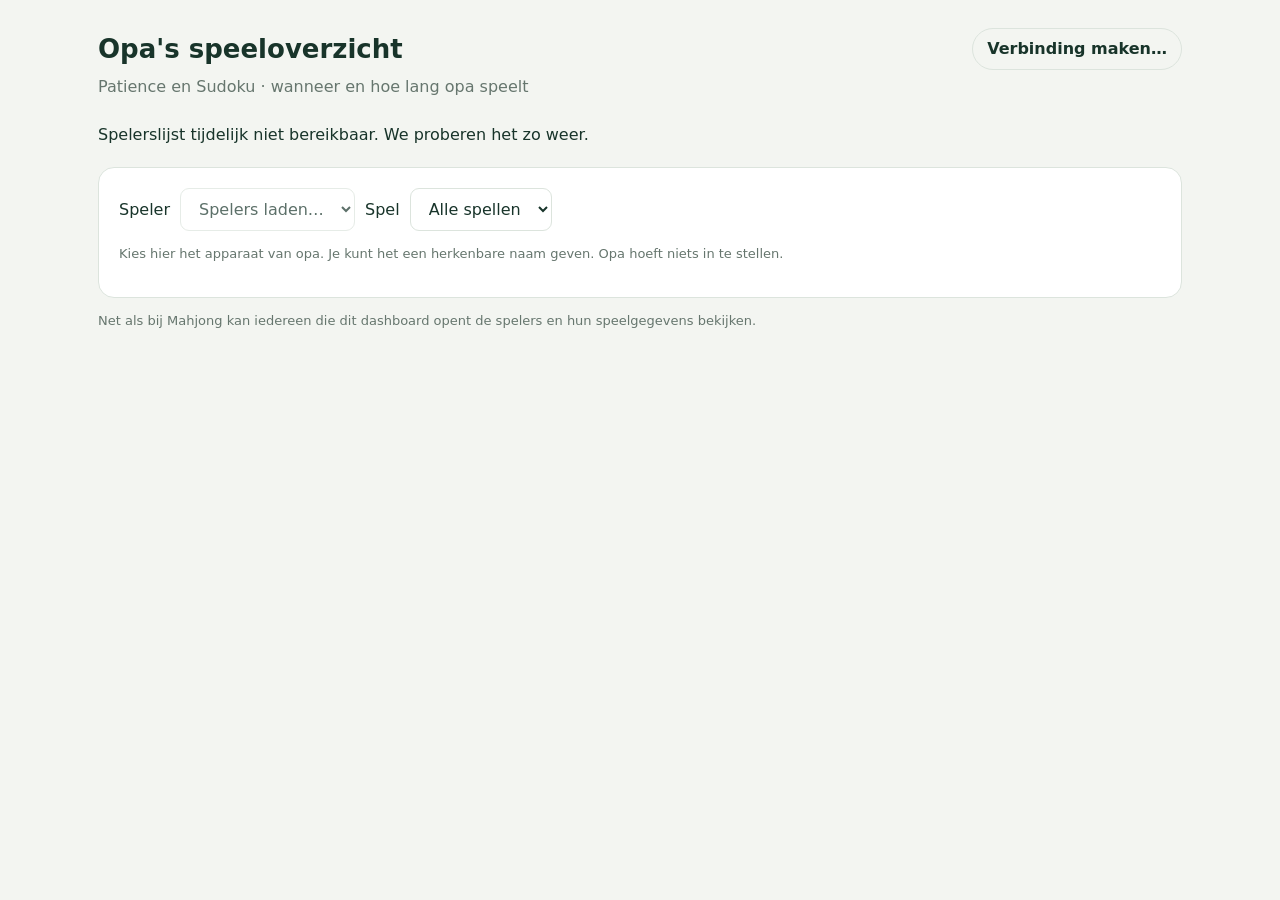
==== dash/index.html @ be6f2f02 "Add gameplay patterns and observed session endings for both games" ====
<!doctype html>
<html lang="nl">
<head>
<meta charset="utf-8">
<meta name="viewport" content="width=device-width, initial-scale=1">
<meta name="robots" content="noindex, nofollow">
<meta name="referrer" content="no-referrer">
<title>Opa's speeloverzicht · Patience en Sudoku</title>
<link rel="icon" href="../icons/favicon-32.png">
<style>
:root { color-scheme: light dark; --bg:#f3f5f1; --card:#fff; --ink:#18342a; --muted:#66766e; --line:#dce4dd; --green:#187747; }
@media(prefers-color-scheme:dark) { :root { --bg:#121b16; --card:#1c2921; --ink:#ecf4ed; --muted:#a5b8ab; --line:#34493b; --green:#71d897; } }
* { box-sizing:border-box; }
body { margin:0; background:var(--bg); color:var(--ink); font:16px/1.5 system-ui,sans-serif; }
main { max-width:1120px; margin:auto; padding:28px 18px 60px; }
header { display:flex; align-items:center; justify-content:space-between; gap:16px; flex-wrap:wrap; }
h1 { margin:0; font-size:26px; } h2 { margin:0 0 14px; font-size:18px; }
p { color:var(--muted); } .sub { margin:5px 0 24px; }
#status { border:1px solid var(--line); border-radius:30px; padding:8px 14px; font-weight:650; }
#status.live { color:var(--green); } #status.live::before { content:'● '; }
.cards { display:grid; grid-template-columns:repeat(4,1fr); gap:14px; margin:24px 0; }
.card,section { background:var(--card); border:1px solid var(--line); border-radius:16px; padding:20px; }
.card span { color:var(--muted); font-size:14px; } .card b { display:block; font-size:28px; margin-top:8px; }
section { margin-top:16px; } table { width:100%; border-collapse:collapse; text-align:left; font-size:15px; }
td,th { padding:12px 6px; border-bottom:1px solid var(--line); } th { color:var(--muted); font-weight:500; }
.bar-row { display:grid; grid-template-columns:90px 1fr 85px; align-items:center; gap:12px; padding:9px 0; }
.bar { height:14px; background:var(--line); border-radius:10px; overflow:hidden; }.bar i { display:block; height:100%; background:var(--green); border-radius:10px; }
input,button,select { font:inherit; padding:10px 14px; border-radius:9px; border:1px solid var(--line); } input,select { min-width:0; background:var(--card); color:var(--ink); }
button { background:var(--green); color:var(--bg); cursor:pointer; font-weight:650; }
.picker { display:flex; align-items:center; flex-wrap:wrap; gap:10px; } select { max-width:100%; } .rename { display:flex; flex-wrap:wrap; align-items:center; gap:10px; margin-top:12px; } .rename input { flex:1; min-width:150px; } details { margin-top:12px; } summary { cursor:pointer; color:var(--muted); }
.analysis-grid { display:grid; grid-template-columns:1fr 1fr; gap:16px; } .analysis-grid section { margin:0; } #endings .bar-row,#actionCounts .bar-row { grid-template-columns:minmax(140px,1fr) 1fr 45px; font-size:14px; } #sessions td:nth-child(4) { white-space:normal; min-width:145px; } #sessions td:last-child { white-space:normal; min-width:180px; } td details { max-width:400px; white-space:normal; } td details p { font-size:13px; } @media(max-width:760px) { .analysis-grid { grid-template-columns:1fr; } }
.note { font-size:13px; } #notice { margin:20px 0; } [hidden] { display:none !important; }
.scroll { overflow:auto; } td,th { white-space:nowrap; } #sudokuSummary { color:var(--muted); } @media(min-width:581px) and (max-width:760px) { .cards { grid-template-columns:repeat(2,1fr); } }
@media(max-width:580px) { .cards { grid-template-columns:1fr; gap:10px; } .card { display:flex; justify-content:space-between; align-items:center; padding:14px 18px; } .card b { margin:0; font-size:24px; } h1 { font-size:23px; } }
</style>
</head>
<body><main>
<header><h1>Opa's speeloverzicht</h1><div id="status" role="status">Verbinding maken…</div></header>
<p class="sub">Patience en Sudoku · wanneer en hoe lang opa speelt</p>
<div id="notice" role="status"></div>
<section>
  <div class="picker"><label for="who">Speler</label><select id="who" disabled><option>Spelers laden…</option></select><label for="game">Spel</label><select id="game"><option value="all">Alle spellen</option><option value="patience">Patience</option><option value="sudoku">Sudoku</option></select></div>
  <p id="empty" class="note" hidden>Nog geen spelers. Apparaten verschijnen automatisch zodra erop wordt gespeeld.</p>
  <details id="naming" hidden><summary>Speler een naam geven</summary><form id="nameForm" class="rename"><label for="playerName">Naam</label><input id="playerName" maxlength="40" placeholder="Bijvoorbeeld Opa" required><button id="saveName">Opslaan</button></form><p id="nameStatus" class="note" role="status"></p></details>
  <p class="note">Kies hier het apparaat van opa. Je kunt het een herkenbare naam geven. Opa hoeft niets in te stellen.</p>
</section>
<div id="overview" hidden>
  <p id="gameSummary"></p>
  <div class="cards">
    <div class="card"><span>Vandaag gespeeld</span><b id="todayTime">—</b></div>
    <div class="card"><span>Afgelopen 7 dagen</span><b id="weekTime">—</b></div>
    <div class="card"><span>Vandaag begonnen</span><b id="todayGames">—</b></div>
    <div class="card"><span>Gewonnen / voltooid (7 dagen)</span><b id="weekWins">—</b></div>
  </div>
  <section><h2>Laatst gespeeld</h2><div id="lastPlayed">Nog geen speelgegevens</div></section>
  <section><h2>Speeltijd per dag</h2><div id="days"></div></section>
  <section aria-label="Spelinzichten">
    <div class="picker"><h2>Spelpatronen en verbeterpunten</h2><label for="period">Periode</label><select id="period"><option value="7">7 dagen</option><option value="30" selected>30 dagen</option><option value="90">90 dagen</option></select></div>
    <p id="coverage" class="note"></p>
    <div class="cards"><div class="card"><span>Gemeten speelblokken</span><b id="measuredSessions">—</b></div><div class="card"><span>Typische speeltijd (mediaan)</span><b id="typicalTime">—</b></div><div class="card"><span>Geobserveerde pogingen</span><b id="observedRounds">—</b></div><div class="card"><span>Daarvan voltooid</span><b id="observedCompleted">—</b></div></div>
    <p id="preferredTimes"></p><div id="signals"></div>
    <div class="analysis-grid"><section><h2>Hoe eindigen speelblokken?</h2><p class="note">Wat de app waarnam; geen persoonlijke reden.</p><div id="endings"></div><p id="endingEmpty" class="note">Nog geen uitgebreide eindmeldingen.</p></section><section><h2>Spelacties</h2><div id="actionCounts"></div></section></div>
    <h2 style="margin-top:24px">Spel en niveau vergelijken</h2><p class="note">Pauzes met dezelfde pogingcode tellen hier één keer. Voltooid betekent voltooid binnen de gekozen periode. Niet voltooide pogingen kunnen nog openstaan.</p><div class="scroll"><table><thead><tr><th>Spel / stand</th><th>Pogingen</th><th>Voltooid</th><th>Hints</th><th>Fout / zet lukte niet</th></tr></thead><tbody id="modes"></tbody></table></div>
    <details><summary>Wanneer speelt hij? Uren en weekdagen</summary><p class="note">Geschatte actieve tijd, verdeeld over Nederlandse uren en weekdagen. Gebaseerd op samenvattingen; geen precieze tijdlijn van iedere zet.</p><div class="analysis-grid"><section><h2>Speeltijd per uur</h2><div id="hours"></div></section><section><h2>Speeltijd per weekdag</h2><div id="weekdays"></div></section></div></details>
  </section>
  <section><h2>Recente speelmomenten</h2><div class="scroll"><table><thead><tr><th>Wanneer</th><th>Spel</th><th>Speeltijd</th><th>Einde</th><th>Voortgang</th><th>Speldetails</th></tr></thead><tbody id="sessions"></tbody></table></div><p id="sudokuSummary" class="note">Sudoku, afgelopen 7 dagen: hints <b id="sudokuHints">0</b> · fouten <b id="sudokuMistakes">0</b></p></section>
  <p class="note">Tijden in Nederland. Speeltijd is een schatting: het spel is zichtbaar, menu's zijn dicht en opa heeft in de laatste 2 minuten een kaart, vakje of spelknop aangeraakt. Pauzes en achtergrondtijd tellen niet mee. Online wordt het overzicht elke 30 seconden bijgewerkt. Zonder internet volgen de gegevens later; “nu aan het spelen” kan dan niet worden vastgesteld. Alleen de laatste 90 dagen worden geladen. Uitgebreide spelinformatie begint bij deze update. Oude speelblokken houden alleen hun eerdere gegevens. Voortgang bij Patience is het aandeel kaarten op de vier stapels boven; bij Sudoku het aandeel niet-vooringevulde vakjes dat goed is ingevuld.</p>
</div>
<p class="note">Net als bij Mahjong kan iedereen die dit dashboard opent de spelers en hun speelgegevens bekijken.</p>
</main>
<script src="../tracking-config.js?v=14"></script>
<script src="dashboard.js?v=15"></script>
</body></html>
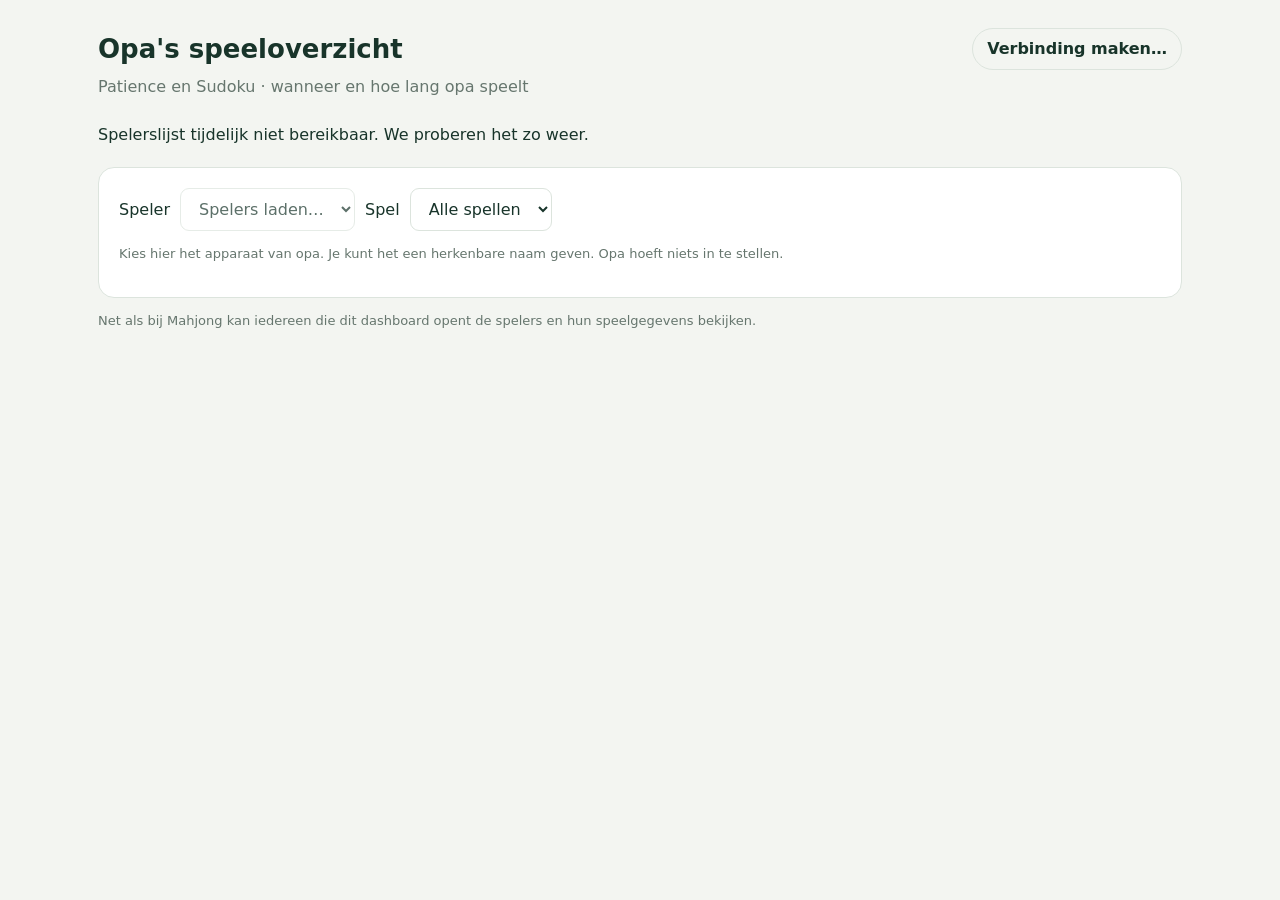
==== commit eb24dbb4: "Keep gameplay details expanded during live refreshes" ====
--- a/dash/index.html
+++ b/dash/index.html
@@ -69,5 +69,5 @@
 <p class="note">Net als bij Mahjong kan iedereen die dit dashboard opent de spelers en hun speelgegevens bekijken.</p>
 </main>
 <script src="../tracking-config.js?v=14"></script>
-<script src="dashboard.js?v=15"></script>
+<script src="dashboard.js?v=16"></script>
 </body></html>
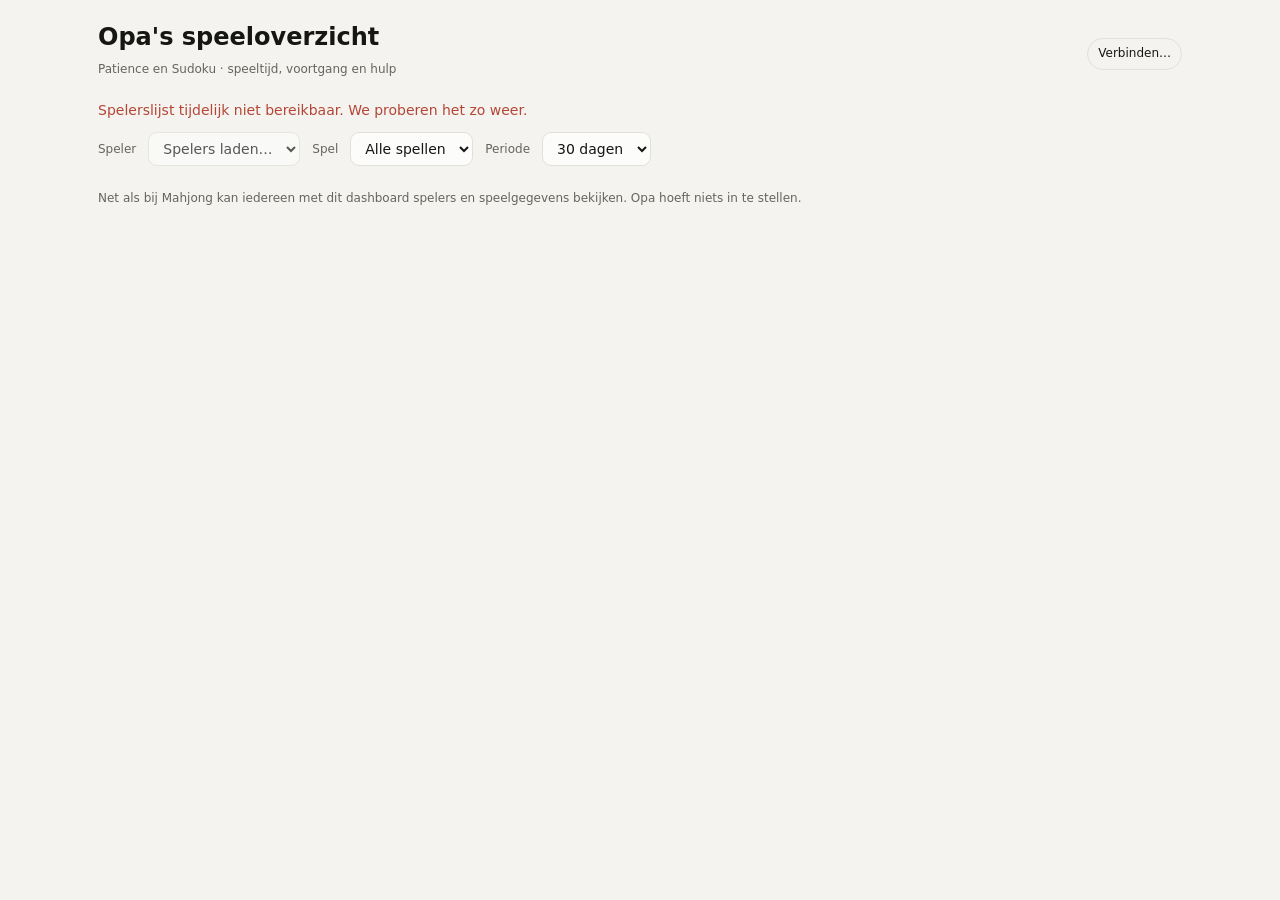
==== commit 4b722290: "Compact play records and group the dashboard by day and attempt" ====
--- a/dash/index.html
+++ b/dash/index.html
@@ -1,73 +1,33 @@
 <!doctype html>
 <html lang="nl">
 <head>
-<meta charset="utf-8">
-<meta name="viewport" content="width=device-width, initial-scale=1">
-<meta name="robots" content="noindex, nofollow">
-<meta name="referrer" content="no-referrer">
-<title>Opa's speeloverzicht · Patience en Sudoku</title>
-<link rel="icon" href="../icons/favicon-32.png">
+<meta charset="utf-8"><meta name="viewport" content="width=device-width, initial-scale=1, viewport-fit=cover">
+<meta name="robots" content="noindex, nofollow"><title>Opa's speeloverzicht · Patience en Sudoku</title>
 <style>
-:root { color-scheme: light dark; --bg:#f3f5f1; --card:#fff; --ink:#18342a; --muted:#66766e; --line:#dce4dd; --green:#187747; }
-@media(prefers-color-scheme:dark) { :root { --bg:#121b16; --card:#1c2921; --ink:#ecf4ed; --muted:#a5b8ab; --line:#34493b; --green:#71d897; } }
-* { box-sizing:border-box; }
-body { margin:0; background:var(--bg); color:var(--ink); font:16px/1.5 system-ui,sans-serif; }
-main { max-width:1120px; margin:auto; padding:28px 18px 60px; }
-header { display:flex; align-items:center; justify-content:space-between; gap:16px; flex-wrap:wrap; }
-h1 { margin:0; font-size:26px; } h2 { margin:0 0 14px; font-size:18px; }
-p { color:var(--muted); } .sub { margin:5px 0 24px; }
-#status { border:1px solid var(--line); border-radius:30px; padding:8px 14px; font-weight:650; }
-#status.live { color:var(--green); } #status.live::before { content:'● '; }
-.cards { display:grid; grid-template-columns:repeat(4,1fr); gap:14px; margin:24px 0; }
-.card,section { background:var(--card); border:1px solid var(--line); border-radius:16px; padding:20px; }
-.card span { color:var(--muted); font-size:14px; } .card b { display:block; font-size:28px; margin-top:8px; }
-section { margin-top:16px; } table { width:100%; border-collapse:collapse; text-align:left; font-size:15px; }
-td,th { padding:12px 6px; border-bottom:1px solid var(--line); } th { color:var(--muted); font-weight:500; }
-.bar-row { display:grid; grid-template-columns:90px 1fr 85px; align-items:center; gap:12px; padding:9px 0; }
-.bar { height:14px; background:var(--line); border-radius:10px; overflow:hidden; }.bar i { display:block; height:100%; background:var(--green); border-radius:10px; }
-input,button,select { font:inherit; padding:10px 14px; border-radius:9px; border:1px solid var(--line); } input,select { min-width:0; background:var(--card); color:var(--ink); }
-button { background:var(--green); color:var(--bg); cursor:pointer; font-weight:650; }
-.picker { display:flex; align-items:center; flex-wrap:wrap; gap:10px; } select { max-width:100%; } .rename { display:flex; flex-wrap:wrap; align-items:center; gap:10px; margin-top:12px; } .rename input { flex:1; min-width:150px; } details { margin-top:12px; } summary { cursor:pointer; color:var(--muted); }
-.analysis-grid { display:grid; grid-template-columns:1fr 1fr; gap:16px; } .analysis-grid section { margin:0; } #endings .bar-row,#actionCounts .bar-row { grid-template-columns:minmax(140px,1fr) 1fr 45px; font-size:14px; } #sessions td:nth-child(4) { white-space:normal; min-width:145px; } #sessions td:last-child { white-space:normal; min-width:180px; } td details { max-width:400px; white-space:normal; } td details p { font-size:13px; } @media(max-width:760px) { .analysis-grid { grid-template-columns:1fr; } }
-.note { font-size:13px; } #notice { margin:20px 0; } [hidden] { display:none !important; }
-.scroll { overflow:auto; } td,th { white-space:nowrap; } #sudokuSummary { color:var(--muted); } @media(min-width:581px) and (max-width:760px) { .cards { grid-template-columns:repeat(2,1fr); } }
-@media(max-width:580px) { .cards { grid-template-columns:1fr; gap:10px; } .card { display:flex; justify-content:space-between; align-items:center; padding:14px 18px; } .card b { margin:0; font-size:24px; } h1 { font-size:23px; } }
+:root {color-scheme:light dark;--bg:#f4f3ef;--surface:#fcfcfb;--line:#e2e0da;--ink:#161614;--muted:#65655f;--accent:#2a78d6;--soft:#e9eef4;--seq0:#eeede9;--seq1:#cde2fb;--seq2:#9ec5f4;--seq3:#6da7ec;--seq4:#3987e5;--seq5:#256abf}
+@media(prefers-color-scheme:dark){:root{--bg:#121211;--surface:#1a1a19;--line:#33332f;--ink:#f7f7f2;--muted:#b4b4aa;--soft:#242422;--seq0:#242422;--seq1:#173257;--seq2:#184f95;--seq3:#256abf;--seq4:#3987e5;--seq5:#6da7ec}}
+*{box-sizing:border-box}body{margin:0;background:var(--bg);color:var(--ink);font:14px/1.45 system-ui,-apple-system,'Segoe UI',sans-serif}main{max-width:1120px;margin:auto;padding:20px 18px 48px}h1{font-size:24px;margin:0}h2{font-size:16px;margin:0 0 12px}h3{font-size:14px;margin:0 0 4px}p{margin:6px 0 10px}.top{display:flex;align-items:center;justify-content:space-between;gap:12px;margin-bottom:12px}.sub,.note{font-size:12px;color:var(--muted)}.controls{display:flex;flex-wrap:wrap;align-items:center;gap:8px 12px;padding:12px 0 18px}label{color:var(--muted);font-size:12px}select,input,button{font:inherit;color:var(--ink);background:var(--surface);padding:7px 10px;border:1px solid var(--line);border-radius:9px}button,summary{cursor:pointer}select{max-width:100%}button:disabled{opacity:.5}#status{font-size:12px;border:1px solid var(--line);border-radius:999px;padding:6px 10px;white-space:nowrap}.playing{color:#178743}.cards{display:grid;grid-template-columns:repeat(4,minmax(0,1fr));gap:12px;margin-bottom:12px}.card,.panel{background:var(--surface);border:1px solid var(--line);border-radius:13px;padding:15px;min-width:0}.card span{font-size:12px;color:var(--muted)}.card b{display:block;font-size:25px;margin-top:4px;letter-spacing:-.5px}.grid{display:grid;grid-template-columns:repeat(2,minmax(0,1fr));gap:12px;margin-bottom:12px}.bar-row{display:grid;grid-template-columns:minmax(85px,1.1fr) minmax(70px,2fr) 65px;align-items:center;gap:8px;margin:9px 0;font-size:12px}.bar{height:9px;background:var(--soft);border-radius:8px;overflow:hidden}.bar i{display:block;height:100%;background:var(--accent);border-radius:8px}.bar-row>span:last-child{text-align:right;font-variant-numeric:tabular-nums}#heatmap{display:grid;grid-template-columns:24px repeat(24,minmax(5px,1fr));gap:3px;font-size:10px;text-align:center;align-items:center}.heat-cell{height:20px;border-radius:3px;display:block}.heat-0{background:var(--seq0)}.heat-1{background:var(--seq1)}.heat-2{background:var(--seq2)}.heat-3{background:var(--seq3)}.heat-4{background:var(--seq4)}.heat-5{background:var(--seq5)}.scroll{overflow:auto}table{width:100%;border-collapse:collapse;font-size:12px}th,td{text-align:left;padding:9px 7px;border-bottom:1px solid var(--line);vertical-align:top}th{font-size:11px;color:var(--muted);white-space:nowrap}td p{min-width:240px}summary{font-weight:600}details>summary{padding:6px 0}.history-day{border-top:1px solid var(--line)}.history-day>summary{display:flex;flex-wrap:wrap;gap:8px 20px;justify-content:space-between;padding:14px 4px}.history-day>summary:before{content:'▸';color:var(--muted)}.history-day[open]>summary:before{content:'▾'}.history-day>summary strong{flex:1}.history-day>summary span{font-size:12px;color:var(--muted);font-weight:400}.attempt{margin:0 0 10px 16px;border-left:3px solid var(--accent);padding:10px 14px;background:var(--soft);border-radius:0 8px 8px 0}.attempt p{margin:3px 0}#signals p{font-size:12px;color:var(--muted)}.technical{margin-top:14px}.technical>.scroll{max-height:460px}.rename{display:flex;flex-wrap:wrap;align-items:center;gap:8px;margin:8px 0}.analysis-grid{display:grid;grid-template-columns:repeat(2,minmax(0,1fr));gap:15px}.wide{margin-bottom:12px}#notice{color:#b44636}#naming{margin:8px 0 18px}#overview[hidden],#naming[hidden],[hidden]{display:none!important}
+@media(max-width:700px){main{padding:14px 12px 32px}.grid,.analysis-grid{grid-template-columns:1fr}.cards{grid-template-columns:repeat(2,minmax(0,1fr));gap:8px}.card,.panel{padding:12px}.card b{font-size:23px}.top{align-items:flex-start}h1{font-size:21px}.history-day>summary{gap:6px}.history-day>summary span{width:100%;padding-left:16px}.controls{gap:7px}.heat-cell{height:16px}#heatmap{gap:2px}}
 </style>
-</head>
-<body><main>
-<header><h1>Opa's speeloverzicht</h1><div id="status" role="status">Verbinding maken…</div></header>
-<p class="sub">Patience en Sudoku · wanneer en hoe lang opa speelt</p>
+</head><body><main>
+<header class="top"><div><h1>Opa's speeloverzicht</h1><p class="sub">Patience en Sudoku · speeltijd, voortgang en hulp</p></div><span id="status" role="status">Verbinden…</span></header>
 <div id="notice" role="status"></div>
-<section>
-  <div class="picker"><label for="who">Speler</label><select id="who" disabled><option>Spelers laden…</option></select><label for="game">Spel</label><select id="game"><option value="all">Alle spellen</option><option value="patience">Patience</option><option value="sudoku">Sudoku</option></select></div>
-  <p id="empty" class="note" hidden>Nog geen spelers. Apparaten verschijnen automatisch zodra erop wordt gespeeld.</p>
-  <details id="naming" hidden><summary>Speler een naam geven</summary><form id="nameForm" class="rename"><label for="playerName">Naam</label><input id="playerName" maxlength="40" placeholder="Bijvoorbeeld Opa" required><button id="saveName">Opslaan</button></form><p id="nameStatus" class="note" role="status"></p></details>
-  <p class="note">Kies hier het apparaat van opa. Je kunt het een herkenbare naam geven. Opa hoeft niets in te stellen.</p>
+<div class="controls"><label for="who">Speler</label><select id="who" disabled><option>Spelers laden…</option></select><label for="game">Spel</label><select id="game"><option value="all">Alle spellen</option><option value="patience">Patience</option><option value="sudoku">Sudoku</option></select><label for="period">Periode</label><select id="period"><option value="7">7 dagen</option><option value="30" selected>30 dagen</option><option value="90">90 dagen</option></select></div>
+<p id="empty" class="note" hidden>Nog geen spelers. Apparaten verschijnen automatisch zodra erop wordt gespeeld.</p>
+<details id="naming" hidden><summary>Speler een naam geven</summary><form id="nameForm" class="rename"><label for="playerName">Naam</label><input id="playerName" maxlength="40" placeholder="Bijvoorbeeld Opa" required><button id="saveName">Opslaan</button></form><p id="nameStatus" role="status" class="note"></p></details>
+<div id="overview" hidden>
+<p id="gameSummary" class="note"></p>
+<div class="cards"><div class="card"><span>Vandaag gespeeld</span><b id="todayTime">—</b></div><div class="card"><span>Afgelopen 7 dagen</span><b id="weekTime">—</b></div><div class="card"><span>Vandaag begonnen</span><b id="todayGames">—</b></div><div class="card"><span>Voltooid in 7 dagen</span><b id="weekWins">—</b></div></div>
+<p id="lastPlayed" class="note"></p>
+<section aria-label="Spelinzichten">
+<div class="cards"><div class="card"><span>Pogingen in periode</span><b id="observedRounds">—</b></div><div class="card"><span>Daarvan voltooid</span><b id="observedCompleted">—</b></div><div class="card"><span>Actieve tijd per meetrecord (mediaan)</span><b id="typicalTime">—</b></div><div class="card"><span>Records met spelinformatie</span><b id="measuredSessions">—</b></div></div>
+<div class="grid"><section class="panel"><h2>Speeltijd per dag · 7 dagen</h2><div id="days"></div></section><section class="panel"><h2>Onderbrekingen en eindmeldingen</h2><div id="endings"></div><p id="endingEmpty" class="note">Nog geen uitgebreide eindmeldingen.</p><p class="note">Dit zijn appgebeurtenissen; persoonlijke redenen kunnen we niet vaststellen.</p></section></div>
+<div class="grid"><section class="panel"><h2>Wanneer speelt hij?</h2><div id="heatmap" aria-label="Speeltijd per weekdag en uur"></div><p id="preferredTimes" class="note"></p><details><summary>Uren en weekdagen in cijfers</summary><div class="analysis-grid"><div id="hours"></div><div id="weekdays"></div></div></details></section><section class="panel"><h2>Spelacties en mogelijke verbeterpunten</h2><div id="actionCounts"></div><div id="signals"></div></section></div>
+<section class="panel wide"><h2>Spel en niveau vergelijken</h2><div class="scroll"><table><thead><tr><th>Spel / stand</th><th>Pogingen</th><th>Voltooid</th><th>Hints</th><th>Fout / zet lukte niet</th></tr></thead><tbody id="modes"></tbody></table></div><p class="note">Hervattingen met dezelfde pogingcode tellen één keer. Een open poging kan later nog worden voltooid.</p></section>
 </section>
-<div id="overview" hidden>
-  <p id="gameSummary"></p>
-  <div class="cards">
-    <div class="card"><span>Vandaag gespeeld</span><b id="todayTime">—</b></div>
-    <div class="card"><span>Afgelopen 7 dagen</span><b id="weekTime">—</b></div>
-    <div class="card"><span>Vandaag begonnen</span><b id="todayGames">—</b></div>
-    <div class="card"><span>Gewonnen / voltooid (7 dagen)</span><b id="weekWins">—</b></div>
-  </div>
-  <section><h2>Laatst gespeeld</h2><div id="lastPlayed">Nog geen speelgegevens</div></section>
-  <section><h2>Speeltijd per dag</h2><div id="days"></div></section>
-  <section aria-label="Spelinzichten">
-    <div class="picker"><h2>Spelpatronen en verbeterpunten</h2><label for="period">Periode</label><select id="period"><option value="7">7 dagen</option><option value="30" selected>30 dagen</option><option value="90">90 dagen</option></select></div>
-    <p id="coverage" class="note"></p>
-    <div class="cards"><div class="card"><span>Gemeten speelblokken</span><b id="measuredSessions">—</b></div><div class="card"><span>Typische speeltijd (mediaan)</span><b id="typicalTime">—</b></div><div class="card"><span>Geobserveerde pogingen</span><b id="observedRounds">—</b></div><div class="card"><span>Daarvan voltooid</span><b id="observedCompleted">—</b></div></div>
-    <p id="preferredTimes"></p><div id="signals"></div>
-    <div class="analysis-grid"><section><h2>Hoe eindigen speelblokken?</h2><p class="note">Wat de app waarnam; geen persoonlijke reden.</p><div id="endings"></div><p id="endingEmpty" class="note">Nog geen uitgebreide eindmeldingen.</p></section><section><h2>Spelacties</h2><div id="actionCounts"></div></section></div>
-    <h2 style="margin-top:24px">Spel en niveau vergelijken</h2><p class="note">Pauzes met dezelfde pogingcode tellen hier één keer. Voltooid betekent voltooid binnen de gekozen periode. Niet voltooide pogingen kunnen nog openstaan.</p><div class="scroll"><table><thead><tr><th>Spel / stand</th><th>Pogingen</th><th>Voltooid</th><th>Hints</th><th>Fout / zet lukte niet</th></tr></thead><tbody id="modes"></tbody></table></div>
-    <details><summary>Wanneer speelt hij? Uren en weekdagen</summary><p class="note">Geschatte actieve tijd, verdeeld over Nederlandse uren en weekdagen. Gebaseerd op samenvattingen; geen precieze tijdlijn van iedere zet.</p><div class="analysis-grid"><section><h2>Speeltijd per uur</h2><div id="hours"></div></section><section><h2>Speeltijd per weekdag</h2><div id="weekdays"></div></section></div></details>
-  </section>
-  <section><h2>Recente speelmomenten</h2><div class="scroll"><table><thead><tr><th>Wanneer</th><th>Spel</th><th>Speeltijd</th><th>Einde</th><th>Voortgang</th><th>Speldetails</th></tr></thead><tbody id="sessions"></tbody></table></div><p id="sudokuSummary" class="note">Sudoku, afgelopen 7 dagen: hints <b id="sudokuHints">0</b> · fouten <b id="sudokuMistakes">0</b></p></section>
-  <p class="note">Tijden in Nederland. Speeltijd is een schatting: het spel is zichtbaar, menu's zijn dicht en opa heeft in de laatste 2 minuten een kaart, vakje of spelknop aangeraakt. Pauzes en achtergrondtijd tellen niet mee. Online wordt het overzicht elke 30 seconden bijgewerkt. Zonder internet volgen de gegevens later; “nu aan het spelen” kan dan niet worden vastgesteld. Alleen de laatste 90 dagen worden geladen. Uitgebreide spelinformatie begint bij deze update. Oude speelblokken houden alleen hun eerdere gegevens. Voortgang bij Patience is het aandeel kaarten op de vier stapels boven; bij Sudoku het aandeel niet-vooringevulde vakjes dat goed is ingevuld.</p>
-</div>
-<p class="note">Net als bij Mahjong kan iedereen die dit dashboard opent de spelers en hun speelgegevens bekijken.</p>
-</main>
-<script src="../tracking-config.js?v=14"></script>
-<script src="dashboard.js?v=16"></script>
-</body></html>
+<section class="panel wide"><h2>Speelgeschiedenis per dag</h2><p class="note">Open een dag voor de spellen, voortgang en gebruikte hulp. Hervattingen van dezelfde poging staan bij elkaar.</p><div id="history"></div></section>
+<p id="coverage" class="note"></p><p id="sudokuSummary" class="note">Sudoku, afgelopen 7 dagen: hints <b id="sudokuHints">0</b> · fouten <b id="sudokuMistakes">0</b></p>
+<details class="panel technical"><summary>Technische meetrecords en volledige details</summary><p class="note">Oude apps maakten losse blokken bij onderbrekingen. Nieuwe apps werken dezelfde poging per dag bij. De geschiedenis hierboven groepeert de beschikbare gegevens.</p><div class="scroll"><table><thead><tr><th>Wanneer</th><th>Spel</th><th>Speeltijd</th><th>Laatste melding</th><th>Voortgang</th><th>Speldetails</th></tr></thead><tbody id="sessions"></tbody></table></div></details>
+<p class="note">Tijden in Nederland. Alleen actieve tijd telt mee: zichtbaar spel, buiten menu's, tot maximaal 2 minuten na de laatste aanraking. Updates komen elke 30 seconden; offline gegevens volgen later. We laden de laatste 90 dagen. Voortgang meet kaarten op de vier stapels boven of goed ingevulde Sudoku-vakjes; nuttige tussenstappen hoeven geen stijging te geven. Oudere records missen de nieuwe metingen. Uurverdeling van oude records is een schatting.</p>
+</div><p class="note">Net als bij Mahjong kan iedereen met dit dashboard spelers en speelgegevens bekijken. Opa hoeft niets in te stellen.</p>
+</main><script src="../tracking-config.js?v=15"></script><script src="dashboard.js?v=17"></script></body></html>
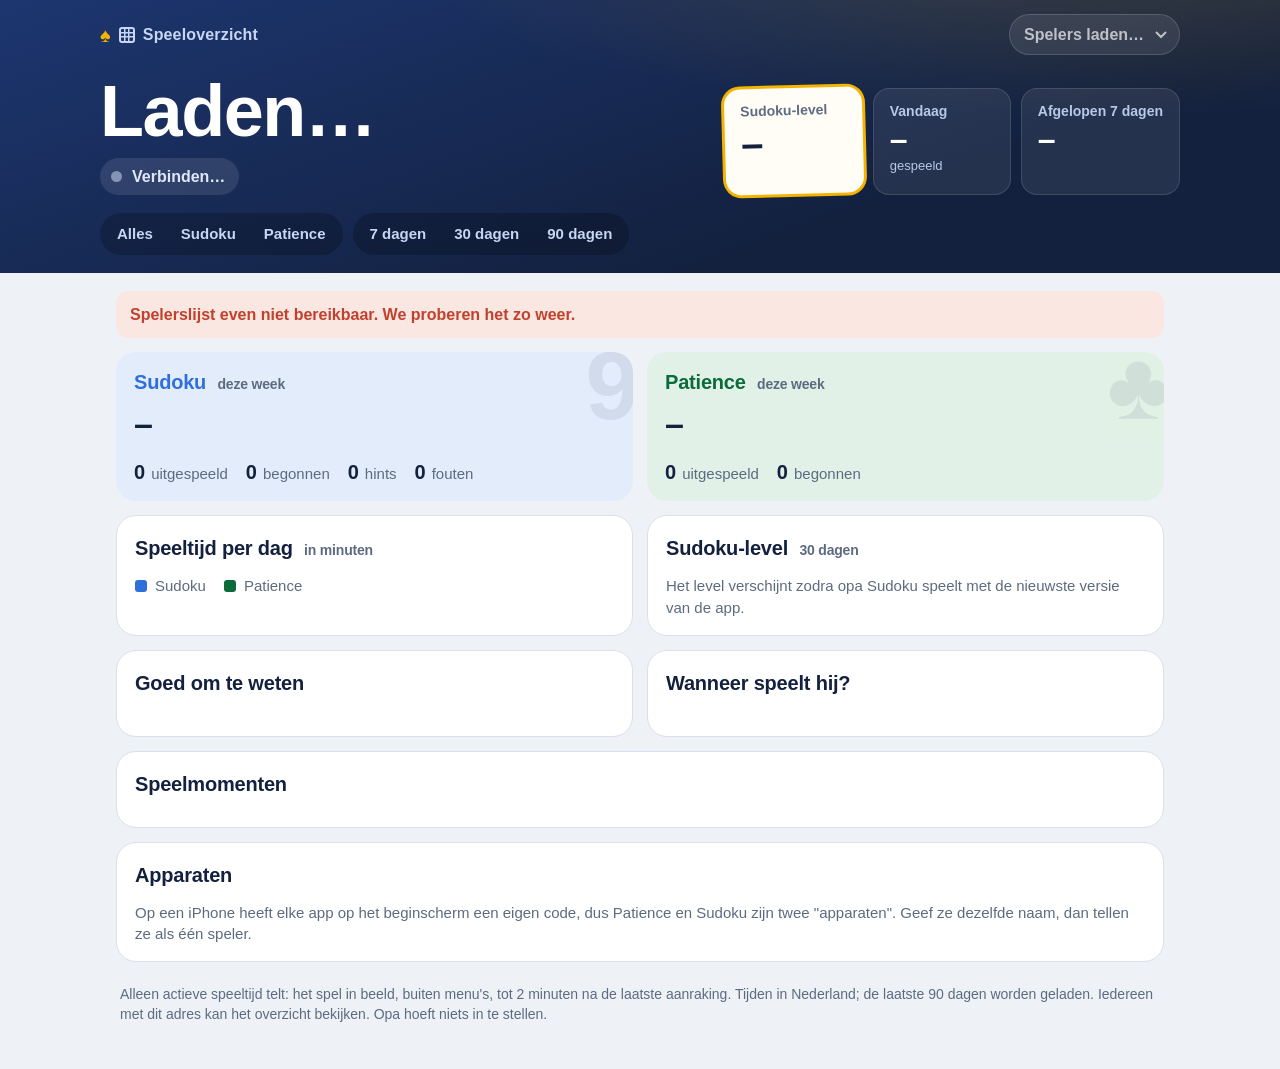
==== commit 16284dc4: "Nieuw speeloverzicht: één speler per naam, Sudoku-level, helder ontwerp - apparaten met dezelfde naa" ====
--- a/dash/index.html
+++ b/dash/index.html
@@ -1,33 +1,110 @@
 <!doctype html>
 <html lang="nl">
 <head>
-<meta charset="utf-8"><meta name="viewport" content="width=device-width, initial-scale=1, viewport-fit=cover">
-<meta name="robots" content="noindex, nofollow"><title>Opa's speeloverzicht · Patience en Sudoku</title>
-<style>
-:root {color-scheme:light dark;--bg:#f4f3ef;--surface:#fcfcfb;--line:#e2e0da;--ink:#161614;--muted:#65655f;--accent:#2a78d6;--soft:#e9eef4;--seq0:#eeede9;--seq1:#cde2fb;--seq2:#9ec5f4;--seq3:#6da7ec;--seq4:#3987e5;--seq5:#256abf}
-@media(prefers-color-scheme:dark){:root{--bg:#121211;--surface:#1a1a19;--line:#33332f;--ink:#f7f7f2;--muted:#b4b4aa;--soft:#242422;--seq0:#242422;--seq1:#173257;--seq2:#184f95;--seq3:#256abf;--seq4:#3987e5;--seq5:#6da7ec}}
-*{box-sizing:border-box}body{margin:0;background:var(--bg);color:var(--ink);font:14px/1.45 system-ui,-apple-system,'Segoe UI',sans-serif}main{max-width:1120px;margin:auto;padding:20px 18px 48px}h1{font-size:24px;margin:0}h2{font-size:16px;margin:0 0 12px}h3{font-size:14px;margin:0 0 4px}p{margin:6px 0 10px}.top{display:flex;align-items:center;justify-content:space-between;gap:12px;margin-bottom:12px}.sub,.note{font-size:12px;color:var(--muted)}.controls{display:flex;flex-wrap:wrap;align-items:center;gap:8px 12px;padding:12px 0 18px}label{color:var(--muted);font-size:12px}select,input,button{font:inherit;color:var(--ink);background:var(--surface);padding:7px 10px;border:1px solid var(--line);border-radius:9px}button,summary{cursor:pointer}select{max-width:100%}button:disabled{opacity:.5}#status{font-size:12px;border:1px solid var(--line);border-radius:999px;padding:6px 10px;white-space:nowrap}.playing{color:#178743}.cards{display:grid;grid-template-columns:repeat(4,minmax(0,1fr));gap:12px;margin-bottom:12px}.card,.panel{background:var(--surface);border:1px solid var(--line);border-radius:13px;padding:15px;min-width:0}.card span{font-size:12px;color:var(--muted)}.card b{display:block;font-size:25px;margin-top:4px;letter-spacing:-.5px}.grid{display:grid;grid-template-columns:repeat(2,minmax(0,1fr));gap:12px;margin-bottom:12px}.bar-row{display:grid;grid-template-columns:minmax(85px,1.1fr) minmax(70px,2fr) 65px;align-items:center;gap:8px;margin:9px 0;font-size:12px}.bar{height:9px;background:var(--soft);border-radius:8px;overflow:hidden}.bar i{display:block;height:100%;background:var(--accent);border-radius:8px}.bar-row>span:last-child{text-align:right;font-variant-numeric:tabular-nums}#heatmap{display:grid;grid-template-columns:24px repeat(24,minmax(5px,1fr));gap:3px;font-size:10px;text-align:center;align-items:center}.heat-cell{height:20px;border-radius:3px;display:block}.heat-0{background:var(--seq0)}.heat-1{background:var(--seq1)}.heat-2{background:var(--seq2)}.heat-3{background:var(--seq3)}.heat-4{background:var(--seq4)}.heat-5{background:var(--seq5)}.scroll{overflow:auto}table{width:100%;border-collapse:collapse;font-size:12px}th,td{text-align:left;padding:9px 7px;border-bottom:1px solid var(--line);vertical-align:top}th{font-size:11px;color:var(--muted);white-space:nowrap}td p{min-width:240px}summary{font-weight:600}details>summary{padding:6px 0}.history-day{border-top:1px solid var(--line)}.history-day>summary{display:flex;flex-wrap:wrap;gap:8px 20px;justify-content:space-between;padding:14px 4px}.history-day>summary:before{content:'▸';color:var(--muted)}.history-day[open]>summary:before{content:'▾'}.history-day>summary strong{flex:1}.history-day>summary span{font-size:12px;color:var(--muted);font-weight:400}.attempt{margin:0 0 10px 16px;border-left:3px solid var(--accent);padding:10px 14px;background:var(--soft);border-radius:0 8px 8px 0}.attempt p{margin:3px 0}#signals p{font-size:12px;color:var(--muted)}.technical{margin-top:14px}.technical>.scroll{max-height:460px}.rename{display:flex;flex-wrap:wrap;align-items:center;gap:8px;margin:8px 0}.analysis-grid{display:grid;grid-template-columns:repeat(2,minmax(0,1fr));gap:15px}.wide{margin-bottom:12px}#notice{color:#b44636}#naming{margin:8px 0 18px}#overview[hidden],#naming[hidden],[hidden]{display:none!important}
-@media(max-width:700px){main{padding:14px 12px 32px}.grid,.analysis-grid{grid-template-columns:1fr}.cards{grid-template-columns:repeat(2,minmax(0,1fr));gap:8px}.card,.panel{padding:12px}.card b{font-size:23px}.top{align-items:flex-start}h1{font-size:21px}.history-day>summary{gap:6px}.history-day>summary span{width:100%;padding-left:16px}.controls{gap:7px}.heat-cell{height:16px}#heatmap{gap:2px}}
-</style>
-</head><body><main>
-<header class="top"><div><h1>Opa's speeloverzicht</h1><p class="sub">Patience en Sudoku · speeltijd, voortgang en hulp</p></div><span id="status" role="status">Verbinden…</span></header>
-<div id="notice" role="status"></div>
-<div class="controls"><label for="who">Speler</label><select id="who" disabled><option>Spelers laden…</option></select><label for="game">Spel</label><select id="game"><option value="all">Alle spellen</option><option value="patience">Patience</option><option value="sudoku">Sudoku</option></select><label for="period">Periode</label><select id="period"><option value="7">7 dagen</option><option value="30" selected>30 dagen</option><option value="90">90 dagen</option></select></div>
-<p id="empty" class="note" hidden>Nog geen spelers. Apparaten verschijnen automatisch zodra erop wordt gespeeld.</p>
-<details id="naming" hidden><summary>Speler een naam geven</summary><form id="nameForm" class="rename"><label for="playerName">Naam</label><input id="playerName" maxlength="40" placeholder="Bijvoorbeeld Opa" required><button id="saveName">Opslaan</button></form><p id="nameStatus" role="status" class="note"></p></details>
-<div id="overview" hidden>
-<p id="gameSummary" class="note"></p>
-<div class="cards"><div class="card"><span>Vandaag gespeeld</span><b id="todayTime">—</b></div><div class="card"><span>Afgelopen 7 dagen</span><b id="weekTime">—</b></div><div class="card"><span>Vandaag begonnen</span><b id="todayGames">—</b></div><div class="card"><span>Voltooid in 7 dagen</span><b id="weekWins">—</b></div></div>
-<p id="lastPlayed" class="note"></p>
-<section aria-label="Spelinzichten">
-<div class="cards"><div class="card"><span>Pogingen in periode</span><b id="observedRounds">—</b></div><div class="card"><span>Daarvan voltooid</span><b id="observedCompleted">—</b></div><div class="card"><span>Actieve tijd per meetrecord (mediaan)</span><b id="typicalTime">—</b></div><div class="card"><span>Records met spelinformatie</span><b id="measuredSessions">—</b></div></div>
-<div class="grid"><section class="panel"><h2>Speeltijd per dag · 7 dagen</h2><div id="days"></div></section><section class="panel"><h2>Onderbrekingen en eindmeldingen</h2><div id="endings"></div><p id="endingEmpty" class="note">Nog geen uitgebreide eindmeldingen.</p><p class="note">Dit zijn appgebeurtenissen; persoonlijke redenen kunnen we niet vaststellen.</p></section></div>
-<div class="grid"><section class="panel"><h2>Wanneer speelt hij?</h2><div id="heatmap" aria-label="Speeltijd per weekdag en uur"></div><p id="preferredTimes" class="note"></p><details><summary>Uren en weekdagen in cijfers</summary><div class="analysis-grid"><div id="hours"></div><div id="weekdays"></div></div></details></section><section class="panel"><h2>Spelacties en mogelijke verbeterpunten</h2><div id="actionCounts"></div><div id="signals"></div></section></div>
-<section class="panel wide"><h2>Spel en niveau vergelijken</h2><div class="scroll"><table><thead><tr><th>Spel / stand</th><th>Pogingen</th><th>Voltooid</th><th>Hints</th><th>Fout / zet lukte niet</th></tr></thead><tbody id="modes"></tbody></table></div><p class="note">Hervattingen met dezelfde pogingcode tellen één keer. Een open poging kan later nog worden voltooid.</p></section>
-</section>
-<section class="panel wide"><h2>Speelgeschiedenis per dag</h2><p class="note">Open een dag voor de spellen, voortgang en gebruikte hulp. Hervattingen van dezelfde poging staan bij elkaar.</p><div id="history"></div></section>
-<p id="coverage" class="note"></p><p id="sudokuSummary" class="note">Sudoku, afgelopen 7 dagen: hints <b id="sudokuHints">0</b> · fouten <b id="sudokuMistakes">0</b></p>
-<details class="panel technical"><summary>Technische meetrecords en volledige details</summary><p class="note">Oude apps maakten losse blokken bij onderbrekingen. Nieuwe apps werken dezelfde poging per dag bij. De geschiedenis hierboven groepeert de beschikbare gegevens.</p><div class="scroll"><table><thead><tr><th>Wanneer</th><th>Spel</th><th>Speeltijd</th><th>Laatste melding</th><th>Voortgang</th><th>Speldetails</th></tr></thead><tbody id="sessions"></tbody></table></div></details>
-<p class="note">Tijden in Nederland. Alleen actieve tijd telt mee: zichtbaar spel, buiten menu's, tot maximaal 2 minuten na de laatste aanraking. Updates komen elke 30 seconden; offline gegevens volgen later. We laden de laatste 90 dagen. Voortgang meet kaarten op de vier stapels boven of goed ingevulde Sudoku-vakjes; nuttige tussenstappen hoeven geen stijging te geven. Oudere records missen de nieuwe metingen. Uurverdeling van oude records is een schatting.</p>
-</div><p class="note">Net als bij Mahjong kan iedereen met dit dashboard spelers en speelgegevens bekijken. Opa hoeft niets in te stellen.</p>
-</main><script src="../tracking-config.js?v=15"></script><script src="dashboard.js?v=17"></script></body></html>
+<meta charset="utf-8">
+<meta name="viewport" content="width=device-width, initial-scale=1, viewport-fit=cover">
+<meta name="robots" content="noindex, nofollow">
+<title>Speeloverzicht</title>
+<link rel="stylesheet" href="dashboard.css?v=2">
+</head>
+<body>
+<header class="band">
+  <div class="band-in">
+    <div class="bar-top">
+      <span class="brand"><i class="suit">♠</i><i class="grid9"></i>Speeloverzicht</span>
+      <label class="pick"><span class="sr">Speler</span><select id="who" disabled><option>Spelers laden…</option></select></label>
+    </div>
+    <div class="hero">
+      <div class="hero-main">
+        <h1 id="who-name">Laden…</h1>
+        <p id="status" class="status" role="status"><i aria-hidden="true"></i><span id="statusText">Verbinden…</span></p>
+      </div>
+      <div class="figs">
+        <div class="fig level" id="figLevelBox"><span>Sudoku-level</span><b id="figLevel">–</b><small id="figLevelSub"></small></div>
+        <div class="fig"><span>Vandaag</span><b id="figToday">–</b><small>gespeeld</small></div>
+        <div class="fig"><span>Afgelopen 7 dagen</span><b id="figWeek">–</b><small id="figWeekSub"></small></div>
+      </div>
+    </div>
+    <div class="filters">
+      <div class="seg" id="gameSeg" role="group" aria-label="Spel">
+        <button type="button" data-v="all">Alles</button><button type="button" data-v="sudoku">Sudoku</button><button type="button" data-v="patience">Patience</button>
+      </div>
+      <div class="seg" id="periodSeg" role="group" aria-label="Periode">
+        <button type="button" data-v="7">7 dagen</button><button type="button" data-v="30">30 dagen</button><button type="button" data-v="90">90 dagen</button>
+      </div>
+    </div>
+  </div>
+</header>
+
+<main>
+  <p id="notice" class="notice" role="status" hidden></p>
+
+  <section class="games" aria-label="Deze week per spel">
+    <article class="game sudoku" id="tileSudoku">
+      <h2>Sudoku <small>deze week</small></h2>
+      <p class="big" id="tileSudokuTime">–</p>
+      <dl>
+        <div><dt>uitgespeeld</dt><dd id="tileSudokuWins">0</dd></div>
+        <div><dt>begonnen</dt><dd id="tileSudokuGames">0</dd></div>
+        <div><dt>hints</dt><dd id="tileSudokuHints">0</dd></div>
+        <div><dt>fouten</dt><dd id="tileSudokuMistakes">0</dd></div>
+      </dl>
+      <p class="empty" id="tileSudokuEmpty" hidden>Nog niet gespeeld.</p>
+    </article>
+    <article class="game patience" id="tilePatience">
+      <h2>Patience <small>deze week</small></h2>
+      <p class="big" id="tilePatienceTime">–</p>
+      <dl>
+        <div><dt>uitgespeeld</dt><dd id="tilePatienceWins">0</dd></div>
+        <div><dt>begonnen</dt><dd id="tilePatienceGames">0</dd></div>
+      </dl>
+      <p class="empty" id="tilePatienceEmpty" hidden>Nog niet gespeeld.</p>
+    </article>
+  </section>
+
+  <div class="cols">
+    <section class="panel" aria-labelledby="weekTitle">
+      <h2 id="weekTitle">Speeltijd per dag <small>in minuten</small></h2>
+      <div id="weekChart" class="chart"></div>
+      <p class="legend" id="weekLegend"><i class="sw sudoku"></i>Sudoku <i class="sw patience"></i>Patience</p>
+    </section>
+    <section class="panel" id="levelSec" aria-labelledby="levelTitle">
+      <h2 id="levelTitle">Sudoku-level <small id="periodLabel">30 dagen</small></h2>
+      <div id="levelChart" class="chart level"></div>
+      <p class="empty" id="levelEmpty">Het level verschijnt zodra opa Sudoku speelt met de nieuwste versie van de app.</p>
+    </section>
+  </div>
+
+  <div class="cols">
+    <section class="panel" aria-labelledby="sigTitle">
+      <h2 id="sigTitle">Goed om te weten</h2>
+      <ul id="signals" class="signals"></ul>
+    </section>
+    <section class="panel" aria-labelledby="whenTitle">
+      <h2 id="whenTitle">Wanneer speelt hij?</h2>
+      <div id="heatmap" class="heat" aria-label="Speeltijd per weekdag en uur"></div>
+      <p class="sub" id="whenText"></p>
+    </section>
+  </div>
+
+  <section class="panel" aria-labelledby="histTitle">
+    <h2 id="histTitle">Speelmomenten</h2>
+    <div id="history" class="history"></div>
+  </section>
+
+  <section class="panel devices" aria-labelledby="devicesTitle">
+    <h2 id="devicesTitle">Apparaten</h2>
+    <p class="sub">Op een iPhone heeft elke app op het beginscherm een eigen code, dus Patience en Sudoku zijn twee "apparaten". Geef ze dezelfde naam, dan tellen ze als één speler.</p>
+    <div id="devices"></div>
+    <button type="button" id="moreDevices" class="link" hidden>Apparaten zonder naam tonen</button>
+  </section>
+
+  <footer class="foot">
+    Alleen actieve speeltijd telt: het spel in beeld, buiten menu's, tot 2 minuten na de laatste aanraking. Tijden in Nederland; de laatste 90 dagen worden geladen.
+    Iedereen met dit adres kan het overzicht bekijken. Opa hoeft niets in te stellen.
+  </footer>
+</main>
+<script src="../tracking-config.js?v=21"></script>
+<script src="dashboard.js?v=19"></script>
+</body>
+</html>
--- a/dash/dashboard.css
+++ b/dash/dashboard.css
@@ -0,0 +1,196 @@
+:root {
+  color-scheme: light dark;
+  --night: #13213f; --night2: #1d3670;
+  --paper: #eef2f7; --surface: #ffffff; --line: #d9e0ea;
+  --ink: #13213f; --muted: #5d6b80;
+  --sky: #2f6fdc; --sky-soft: #e3ecfb;
+  --felt: #0b6b3a; --felt-soft: #e1f1e7;
+  --gold: #f5b301; --gold-ink: #8a5a00;
+  --warn: #c2412d; --warn-soft: #fbe7e2;
+  --h0: #e7ecf3; --h1: #c9dbf7; --h2: #8fb6ef; --h3: #4f8ae6; --h4: #1f4fc4;
+  --round: ui-rounded, "SF Pro Rounded", -apple-system, BlinkMacSystemFont, "Segoe UI", Roboto, sans-serif;
+}
+@media (prefers-color-scheme: dark) {
+  :root {
+    --paper: #0d1424; --surface: #151f35; --line: #26324c;
+    --ink: #e8eef8; --muted: #9eabc2;
+    --sky: #6da0f5; --sky-soft: #1b2b4d;
+    --felt: #45b97a; --felt-soft: #15301f;
+    --gold-ink: #f5c84a; --warn: #ff8a73; --warn-soft: #3a1f1c;
+    --h0: #1b2540; --h1: #1e3a6e; --h2: #2a56a3; --h3: #4f8ae6; --h4: #9cc0ff;
+  }
+}
+* { box-sizing: border-box; }
+html { -webkit-text-size-adjust: 100%; }
+body { margin: 0; background: var(--paper); color: var(--ink); font: 16px/1.45 var(--round); }
+[hidden] { display: none !important; }
+.sr { position: absolute; width: 1px; height: 1px; overflow: hidden; clip: rect(0 0 0 0); }
+button, select, input { font: inherit; color: inherit; }
+button { cursor: pointer; }
+:focus-visible { outline: 3px solid var(--gold); outline-offset: 2px; }
+
+/* ---------- the band: who, status, the three numbers that matter ---------- */
+.band {
+  color: #fff;
+  background:
+    radial-gradient(120% 140% at 85% -20%, rgba(245, 179, 1, .16) 0%, rgba(245, 179, 1, 0) 45%),
+    linear-gradient(160deg, var(--night2) 0%, var(--night) 70%);
+  padding: calc(env(safe-area-inset-top, 0px) + 14px) 18px 18px;
+}
+.band-in { max-width: 1080px; margin: 0 auto; }
+.bar-top { display: flex; align-items: center; justify-content: space-between; gap: 12px; }
+.brand { display: inline-flex; align-items: center; gap: 8px; font-weight: 800; letter-spacing: .01em; color: #c9d6f3; }
+.brand .suit { font-style: normal; color: var(--gold); font-size: 20px; line-height: 1; }
+.brand .grid9 {
+  width: 16px; height: 16px; border-radius: 3px; border: 2px solid #c9d6f3;
+  background: linear-gradient(#c9d6f3, #c9d6f3) 33% 0/1.5px 100% no-repeat, linear-gradient(#c9d6f3, #c9d6f3) 66% 0/1.5px 100% no-repeat,
+              linear-gradient(#c9d6f3, #c9d6f3) 0 33%/100% 1.5px no-repeat, linear-gradient(#c9d6f3, #c9d6f3) 0 66%/100% 1.5px no-repeat;
+}
+.pick select {
+  appearance: none; -webkit-appearance: none; max-width: 62vw;
+  background: rgba(255, 255, 255, .12) url("data:image/svg+xml,%3Csvg xmlns='http://www.w3.org/2000/svg' width='12' height='8'%3E%3Cpath d='M1 1l5 5 5-5' fill='none' stroke='white' stroke-width='2'/%3E%3C/svg%3E") no-repeat right 12px center;
+  border: 1px solid rgba(255, 255, 255, .22); border-radius: 999px; color: #fff; padding: 8px 34px 8px 14px; font-weight: 700;
+}
+.pick select option { color: #13213f; }
+.hero { display: flex; flex-wrap: wrap; align-items: flex-end; justify-content: space-between; gap: 18px 28px; margin: 22px 0 18px; }
+.hero h1 { margin: 0; font-size: clamp(44px, 9vw, 72px); line-height: .95; font-weight: 900; letter-spacing: -.02em; }
+.status { display: inline-flex; align-items: center; gap: 10px; margin: 12px 0 0; padding: 7px 14px 7px 11px; border-radius: 999px; background: rgba(255, 255, 255, .1); font-weight: 700; color: #dfe7f8; }
+.status i { width: 11px; height: 11px; border-radius: 50%; background: #8394b5; flex: none; }
+.status.live { background: rgba(48, 196, 110, .18); color: #fff; }
+.status.live i { background: #34d27a; box-shadow: 0 0 0 0 rgba(52, 210, 122, .7); animation: ping 1.6s infinite; }
+@keyframes ping { 70% { box-shadow: 0 0 0 10px rgba(52, 210, 122, 0); } 100% { box-shadow: 0 0 0 0 rgba(52, 210, 122, 0); } }
+.figs { display: flex; gap: 10px; flex-wrap: wrap; }
+.fig { min-width: 138px; padding: 12px 16px 12px; border-radius: 16px; background: rgba(255, 255, 255, .08); border: 1px solid rgba(255, 255, 255, .12); }
+.fig span { display: block; font-size: 14px; font-weight: 700; color: #b9c8e8; }
+.fig b { display: block; font-size: 32px; font-weight: 900; line-height: 1.1; font-variant-numeric: tabular-nums; letter-spacing: -.01em; }
+.fig small { display: block; font-size: 13px; color: #b9c8e8; min-height: 18px; }
+.fig.level { background: #fffdf6; color: var(--night); border: 0; box-shadow: 0 0 0 3px var(--gold); transform: rotate(-1.5deg); }
+.fig.level span, .fig.level small { color: #5f6b82; }
+.fig.level b { font-size: 40px; }
+.filters { display: flex; flex-wrap: wrap; gap: 10px; }
+.seg { display: inline-flex; padding: 3px; border-radius: 999px; background: rgba(0, 0, 0, .22); }
+.seg button { border: 0; background: none; color: #c9d6f3; padding: 7px 14px; border-radius: 999px; font-weight: 700; font-size: 15px; }
+.seg button[aria-pressed="true"] { background: #fff; color: var(--night); }
+
+/* ---------- body ---------- */
+main { max-width: 1080px; margin: 0 auto; padding: 18px 16px calc(env(safe-area-inset-bottom, 0px) + 36px); }
+.notice { margin: 0 0 14px; padding: 12px 14px; border-radius: 12px; background: var(--warn-soft); color: var(--warn); font-weight: 700; }
+h2 { margin: 0 0 12px; font-size: 20px; font-weight: 900; letter-spacing: -.01em; }
+h2 small { font-size: 14px; font-weight: 700; color: var(--muted); margin-left: 6px; }
+.sub, .empty { color: var(--muted); font-size: 15px; margin: 10px 0 0; }
+.panel { background: var(--surface); border-radius: 20px; padding: 18px 18px 16px; margin-bottom: 14px; border: 1px solid var(--line); min-width: 0; }
+.cols { display: grid; grid-template-columns: repeat(2, minmax(0, 1fr)); gap: 14px; }
+
+/* game tiles: each in its own game's colours */
+.games { display: grid; grid-template-columns: repeat(2, minmax(0, 1fr)); gap: 14px; margin-bottom: 14px; }
+.game { border-radius: 20px; padding: 16px 18px 14px; position: relative; overflow: hidden; }
+.game.sudoku { background: var(--sky-soft); }
+.game.patience { background: var(--felt-soft); }
+.game h2 { margin-bottom: 2px; }
+.game.sudoku h2 { color: var(--sky); }
+.game.patience h2 { color: var(--felt); }
+.game::after { position: absolute; right: -6px; top: -14px; font-size: 96px; font-weight: 900; opacity: .08; line-height: 1; }
+.game.sudoku::after { content: "9"; }
+.game.patience::after { content: "♣"; }
+.big { margin: 0 0 10px; font-size: 34px; font-weight: 900; letter-spacing: -.01em; }
+dl { display: flex; flex-wrap: wrap; gap: 6px 18px; margin: 0; }
+dl div { display: flex; align-items: baseline; gap: 6px; }
+dt { color: var(--muted); font-size: 15px; order: 2; }
+dd { margin: 0; font-weight: 900; font-size: 20px; font-variant-numeric: tabular-nums; }
+
+/* charts */
+.chart svg { width: 100%; height: auto; display: block; overflow: visible; }
+.chart .grid { stroke: var(--line); stroke-width: 1; stroke-dasharray: 3 5; }
+.chart .axis { fill: var(--muted); font: 700 15px var(--round); }
+.chart .axis.today { fill: var(--ink); }
+.chart .val { fill: var(--ink); font: 900 16px var(--round); text-anchor: middle; }
+.chart .mid { text-anchor: middle; }
+.chart .end { text-anchor: end; }
+.chart .bar.sudoku { fill: var(--sky); }
+.chart .bar.patience { fill: var(--felt); }
+.chart.level .line { fill: none; stroke: var(--sky); stroke-width: 4; stroke-linejoin: round; }
+.chart.level .area { fill: var(--sky-soft); }
+.chart.level .dot { fill: var(--gold); stroke: var(--surface); stroke-width: 3; }
+.legend { margin: 8px 0 0; color: var(--muted); font-size: 15px; display: flex; align-items: center; gap: 8px; }
+.sw { width: 12px; height: 12px; border-radius: 3px; display: inline-block; }
+.sw.sudoku { background: var(--sky); } .sw.patience { background: var(--felt); margin-left: 10px; }
+
+/* signals */
+.signals { list-style: none; margin: 0; padding: 0; }
+.signals li { position: relative; padding: 9px 0 9px 26px; border-top: 1px solid var(--line); font-size: 16px; }
+.signals li:first-child { border-top: 0; padding-top: 2px; }
+.signals li::before { content: ""; position: absolute; left: 4px; top: 16px; width: 10px; height: 10px; border-radius: 50%; background: var(--muted); }
+.signals li:first-child::before { top: 9px; }
+.signals li.good::before { background: #2fbf73; }
+.signals li.warn::before { background: var(--warn); }
+
+/* heatmap */
+.heat { display: grid; grid-template-columns: 26px repeat(24, minmax(0, 1fr)); gap: 3px; align-items: center; font-size: 12px; color: var(--muted); font-weight: 700; }
+.heat .hh { text-align: left; }
+.hc { height: 20px; border-radius: 4px; }
+.h0 { background: var(--h0); } .h1 { background: var(--h1); } .h2 { background: var(--h2); } .h3 { background: var(--h3); } .h4 { background: var(--h4); }
+
+/* history */
+.history .day { border-top: 1px solid var(--line); }
+.history .day:first-child { border-top: 0; }
+.history summary { cursor: pointer; list-style: none; }
+.history summary::-webkit-details-marker { display: none; }
+.day > summary { display: flex; flex-wrap: wrap; align-items: baseline; justify-content: space-between; gap: 2px 14px; padding: 12px 0; }
+.day > summary::before { content: "›"; font-weight: 900; color: var(--muted); margin-right: 4px; transition: transform .15s; display: inline-block; }
+.day[open] > summary::before { transform: rotate(90deg); }
+.dname { flex: 1; font-weight: 900; font-size: 18px; text-transform: capitalize; }
+.dstats { color: var(--muted); font-size: 15px; font-weight: 700; }
+.att { margin: 0 0 10px 14px; padding: 10px 14px; border-radius: 14px; background: var(--paper); border-left: 5px solid var(--sky); }
+.att.patience { border-left-color: var(--felt); }
+.att-head { display: flex; align-items: baseline; gap: 10px; }
+.att-time { color: var(--muted); font-weight: 700; font-variant-numeric: tabular-nums; }
+.att-title { flex: 1; font-weight: 800; }
+.att-dur { font-weight: 800; font-variant-numeric: tabular-nums; }
+.chips { display: flex; flex-wrap: wrap; gap: 6px; margin-top: 6px; }
+.chip { font-size: 13px; font-weight: 800; padding: 3px 9px; border-radius: 999px; background: var(--surface); color: var(--muted); border: 1px solid var(--line); }
+.chip.won { background: #2fbf73; border-color: #2fbf73; color: #fff; }
+.chip.live { background: #34d27a; border-color: #34d27a; color: #08311a; }
+.chip.warn { color: var(--warn); border-color: currentColor; background: none; }
+.chip.gold { background: var(--gold); border-color: var(--gold); color: #3a2600; }
+.more { margin-top: 6px; }
+.more > summary { color: var(--sky); font-weight: 800; font-size: 14px; }
+.more p { margin: 6px 0 0; font-size: 14px; color: var(--muted); }
+
+/* devices */
+.dev { display: grid; grid-template-columns: 34px 1fr minmax(120px, 180px) auto; align-items: center; gap: 4px 10px; padding: 10px 0; border-top: 1px solid var(--line); }
+.dev:first-child { border-top: 0; }
+.dev-ic { color: var(--muted); display: flex; justify-content: center; }
+.dev-ic svg { width: 26px; height: 26px; fill: none; stroke: currentColor; stroke-width: 1.8; stroke-linecap: round; }
+.dev-txt b { display: block; font-weight: 800; }
+.dev-txt small { color: var(--muted); }
+.dev input { min-width: 0; padding: 8px 10px; border-radius: 10px; border: 1px solid var(--line); background: var(--paper); }
+.dev button, .link { border: 0; border-radius: 10px; padding: 8px 12px; background: var(--sky); color: #fff; font-weight: 800; }
+.link { background: none; color: var(--sky); padding: 8px 0; margin-top: 4px; }
+.dev-msg { grid-column: 2 / -1; color: var(--muted); }
+.dev-msg:empty { display: none; }
+.foot { color: var(--muted); font-size: 14px; padding: 8px 4px; }
+
+@media (max-width: 760px) {
+  .band { padding-left: 16px; padding-right: 16px; }
+  .hero { margin: 16px 0 14px; }
+  .figs { width: 100%; display: grid; grid-template-columns: 1fr 1fr; }
+  .fig { min-width: 0; }
+  .fig.level { grid-row: span 2; display: flex; flex-direction: column; justify-content: center; }
+  .fig.level b { font-size: 52px; }
+  .fig b { font-size: 26px; }
+  .cols, .games { grid-template-columns: 1fr; }
+  .games { grid-template-columns: 1fr 1fr; gap: 10px; }
+  .game { padding: 14px; }
+  .big { font-size: 26px; }
+  dd { font-size: 18px; }
+  .heat { grid-template-columns: 22px repeat(24, minmax(0, 1fr)); gap: 2px; font-size: 10px; }
+  .hc { height: 16px; border-radius: 3px; }
+  .dev { grid-template-columns: 30px 1fr auto; }
+  .dev input { grid-column: 2; }
+  .att { margin-left: 0; }
+}
+@media (max-width: 420px) {
+  .games { grid-template-columns: 1fr; }
+  .seg button { padding: 7px 11px; font-size: 14px; }
+}
+@media (prefers-reduced-motion: reduce) { * { animation: none !important; transition: none !important; } }
